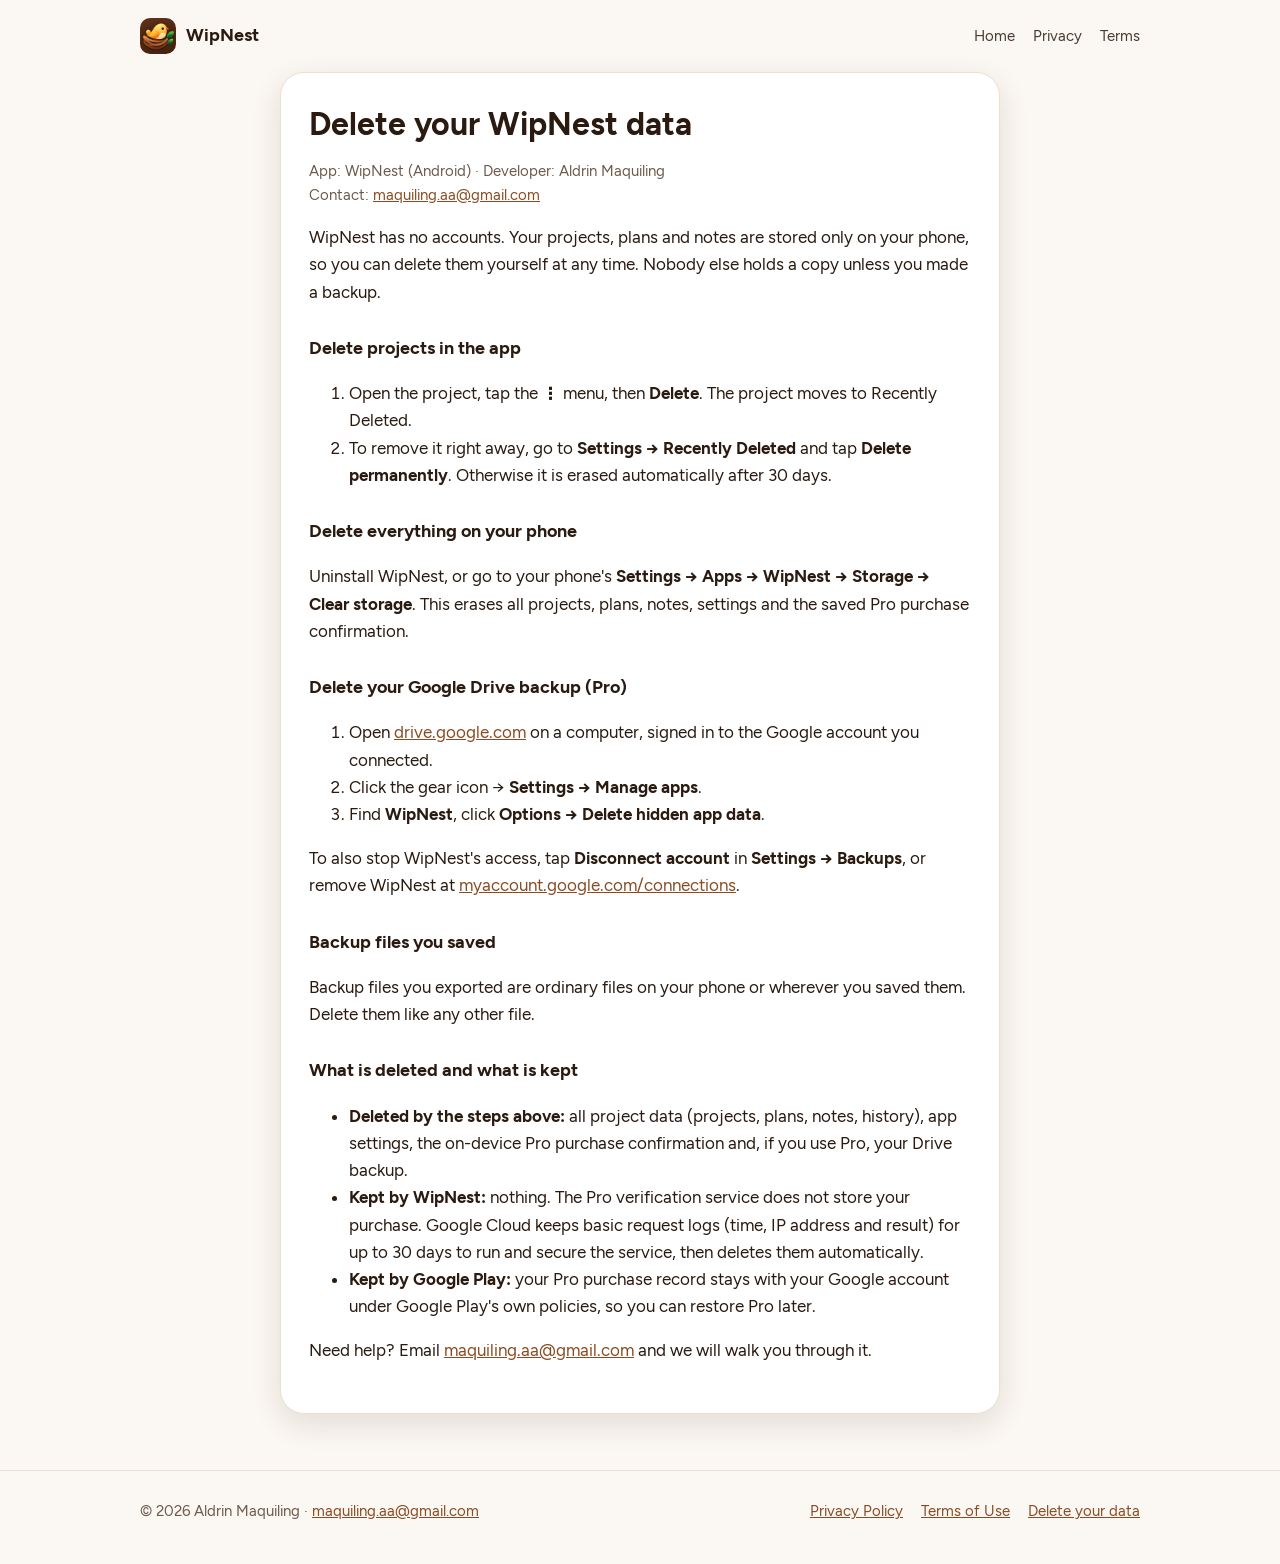
==== delete-data.html @ 83a4df1d "Add a data deletion page and link it from every page" ====
<!doctype html>
<html lang="en">
<head>
<meta charset="utf-8">
<meta name="viewport" content="width=device-width, initial-scale=1">
<title>Delete your WipNest data</title>
<meta name="theme-color" content="#4e2814">
<link rel="icon" href="assets/favicon.png">
<link rel="apple-touch-icon" href="assets/apple-touch-icon.png">
<link rel="stylesheet" href="style.css">
</head>
<body>
<header>
  <div class="wrap">
    <div class="top">
      <a class="logo" href="./"><img src="assets/icon-192.png" alt="">WipNest</a>
      <nav aria-label="Site"><a href="./">Home</a><a href="privacy.html">Privacy</a><a href="terms.html">Terms</a></nav>
    </div>
  </div>
</header>
<main class="wrap">
<article class="doc">
<h1>Delete your WipNest data</h1>
<p class="meta">App: WipNest (Android) · Developer: Aldrin Maquiling<br>
Contact: <a href="mailto:maquiling.aa@gmail.com">maquiling.aa@gmail.com</a></p>

<p>WipNest has no accounts. Your projects, plans and notes are stored only on your phone, so you can delete them yourself at any time. Nobody else holds a copy unless you made a backup.</p>

<h2>Delete projects in the app</h2>
<ol>
<li>Open the project, tap the <strong>⋮</strong> menu, then <strong>Delete</strong>. The project moves to Recently Deleted.</li>
<li>To remove it right away, go to <strong>Settings → Recently Deleted</strong> and tap <strong>Delete permanently</strong>. Otherwise it is erased automatically after 30 days.</li>
</ol>

<h2>Delete everything on your phone</h2>
<p>Uninstall WipNest, or go to your phone's <strong>Settings → Apps → WipNest → Storage → Clear storage</strong>. This erases all projects, plans, notes, settings and the saved Pro purchase confirmation.</p>

<h2>Delete your Google Drive backup (Pro)</h2>
<ol>
<li>Open <a href="https://drive.google.com/">drive.google.com</a> on a computer, signed in to the Google account you connected.</li>
<li>Click the gear icon → <strong>Settings → Manage apps</strong>.</li>
<li>Find <strong>WipNest</strong>, click <strong>Options → Delete hidden app data</strong>.</li>
</ol>
<p>To also stop WipNest's access, tap <strong>Disconnect account</strong> in <strong>Settings → Backups</strong>, or remove WipNest at <a href="https://myaccount.google.com/connections">myaccount.google.com/connections</a>.</p>

<h2>Backup files you saved</h2>
<p>Backup files you exported are ordinary files on your phone or wherever you saved them. Delete them like any other file.</p>

<h2>What is deleted and what is kept</h2>
<ul>
<li><strong>Deleted by the steps above:</strong> all project data (projects, plans, notes, history), app settings, the on-device Pro purchase confirmation and, if you use Pro, your Drive backup.</li>
<li><strong>Kept by WipNest:</strong> nothing. The Pro verification service does not store your purchase. Google Cloud keeps basic request logs (time, IP address and result) for up to 30 days to run and secure the service, then deletes them automatically.</li>
<li><strong>Kept by Google Play:</strong> your Pro purchase record stays with your Google account under Google Play's own policies, so you can restore Pro later.</li>
</ul>

<p>Need help? Email <a href="mailto:maquiling.aa@gmail.com">maquiling.aa@gmail.com</a> and we will walk you through it.</p>
</article>
</main>
<footer>
  <div class="wrap">
    <span>© 2026 Aldrin Maquiling · <a href="mailto:maquiling.aa@gmail.com">maquiling.aa@gmail.com</a></span>
    <nav aria-label="Legal"><a href="privacy.html">Privacy Policy</a><a href="terms.html">Terms of Use</a><a href="delete-data.html">Delete your data</a></nav>
  </div>
</footer>
</body>
</html>
---- style.css ----
@font-face { font-family: Figtree; src: url(fonts/Figtree-Regular.ttf) format("truetype"); font-weight: 400; font-display: swap; }
@font-face { font-family: Figtree; src: url(fonts/Figtree-SemiBold.ttf) format("truetype"); font-weight: 600; font-display: swap; }
@font-face { font-family: Figtree; src: url(fonts/Figtree-Bold.ttf) format("truetype"); font-weight: 700; font-display: swap; }

:root {
  --bg: #fbf7f2;
  --card: #ffffff;
  --text: #2a1a10;
  --muted: #6e5a4c;
  --accent: #8a4b22;
  --line: #ecdfd3;
  --hero-from: #5f3119;
  --hero-to: #3a1c0d;
  --hero-text: #fff6e9;
  --hero-muted: #ecd6c0;
  --sun: #f6b93b;
  --leaf: #3c8d3f;
  --shadow: 0 10px 30px rgba(58, 28, 13, 0.12);
}
@media (prefers-color-scheme: dark) {
  :root {
    --bg: #160e0a;
    --card: #22170f;
    --text: #f6ede4;
    --muted: #c2ae9e;
    --accent: #e0a56a;
    --line: #3a2a1f;
    --shadow: 0 10px 30px rgba(0, 0, 0, 0.35);
  }
}

* { box-sizing: border-box; }
html { -webkit-text-size-adjust: 100%; }
body {
  margin: 0;
  background: var(--bg);
  color: var(--text);
  font: 17px/1.6 Figtree, system-ui, -apple-system, "Segoe UI", Roboto, sans-serif;
}
a { color: var(--accent); }
img { max-width: 100%; height: auto; display: block; }
.wrap { max-width: 1040px; margin: 0 auto; padding: 0 20px; }

/* Header */
.top { display: flex; align-items: center; justify-content: space-between; gap: 16px; padding: 18px 0; }
.logo { display: flex; align-items: center; gap: 10px; color: inherit; text-decoration: none; font-weight: 700; font-size: 1.15rem; }
.logo img { width: 36px; height: 36px; border-radius: 10px; }
.top nav { display: flex; gap: 18px; font-size: 0.95rem; }
.top nav a { color: inherit; text-decoration: none; opacity: 0.85; }
.top nav a:hover { opacity: 1; text-decoration: underline; }

/* Hero */
.hero { background: linear-gradient(135deg, var(--hero-from), var(--hero-to)); color: var(--hero-text); }
.hero .top nav a, .hero .logo { color: var(--hero-text); }
.hero-body { display: grid; grid-template-columns: 1.2fr 1fr; gap: 40px; align-items: center; padding: 40px 0 72px; }
.hero h1 { margin: 0 0 16px; font-size: clamp(2.1rem, 5vw, 3.4rem); line-height: 1.08; letter-spacing: -0.02em; }
.hero p.lead { margin: 0 0 28px; font-size: 1.15rem; color: var(--hero-muted); max-width: 34em; }
.hero-art img { width: 100%; max-width: 380px; margin-left: auto; border-radius: 28%; box-shadow: 0 24px 60px rgba(0, 0, 0, 0.35); }
.cta { display: flex; flex-wrap: wrap; gap: 12px; align-items: center; }
.badge {
  display: inline-flex; align-items: center; gap: 10px;
  padding: 12px 20px; border-radius: 999px;
  background: var(--sun); color: #2a1a10; font-weight: 700; text-decoration: none;
}
.badge.soon { background: rgba(255, 246, 233, 0.14); color: var(--hero-text); border: 1px solid rgba(255, 246, 233, 0.35); }
.note { font-size: 0.95rem; color: var(--hero-muted); }

/* Sections */
section { padding: 64px 0; }
section h2 { margin: 0 0 8px; font-size: clamp(1.6rem, 3.5vw, 2.2rem); line-height: 1.2; letter-spacing: -0.01em; }
section .sub { margin: 0 0 32px; color: var(--muted); max-width: 40em; }
.grid { display: grid; grid-template-columns: repeat(2, 1fr); gap: 18px; }
.card { background: var(--card); border: 1px solid var(--line); border-radius: 20px; padding: 24px; box-shadow: var(--shadow); }
.card h3 { margin: 10px 0 6px; font-size: 1.15rem; }
.card p { margin: 0; color: var(--muted); }
.dot { width: 40px; height: 40px; border-radius: 12px; display: grid; place-items: center; font-size: 1.3rem; background: color-mix(in srgb, var(--sun) 22%, transparent); }

/* Pricing */
.plans { display: grid; grid-template-columns: repeat(2, 1fr); gap: 18px; }
.plan h3 { margin: 0; font-size: 1.2rem; }
.price { margin: 6px 0 16px; font-size: 2rem; font-weight: 700; }
.price small { font-size: 1rem; font-weight: 600; color: var(--muted); }
.plan ul { margin: 0; padding-left: 1.2em; color: var(--muted); }
.plan li + li { margin-top: 6px; }
.plan.pro { border: 2px solid var(--accent); }
.fine { margin-top: 18px; font-size: 0.92rem; color: var(--muted); }

/* Footer */
footer { border-top: 1px solid var(--line); padding: 28px 0 40px; color: var(--muted); font-size: 0.95rem; }
footer .wrap { display: flex; flex-wrap: wrap; gap: 12px 24px; justify-content: space-between; }
footer nav { display: flex; gap: 18px; }

/* Legal pages */
.doc { max-width: 720px; margin: 0 auto 56px; padding: 32px 28px; background: var(--card); border: 1px solid var(--line); border-radius: 24px; box-shadow: var(--shadow); }
.doc h1 { margin: 0 0 12px; font-size: 2rem; line-height: 1.2; }
.doc h2 { margin: 28px 0 6px; font-size: 1.15rem; }
.doc .meta { color: var(--muted); font-size: 0.95rem; }

@media (max-width: 760px) {
  .hero-body { grid-template-columns: 1fr; padding: 16px 0 56px; gap: 28px; }
  .hero-art { order: -1; }
  .hero-art img { max-width: 180px; margin: 0; }
  .grid, .plans { grid-template-columns: 1fr; }
  section { padding: 48px 0; }
  .top nav { gap: 14px; font-size: 0.9rem; }
  .doc { padding: 24px 18px; border-radius: 18px; }
}
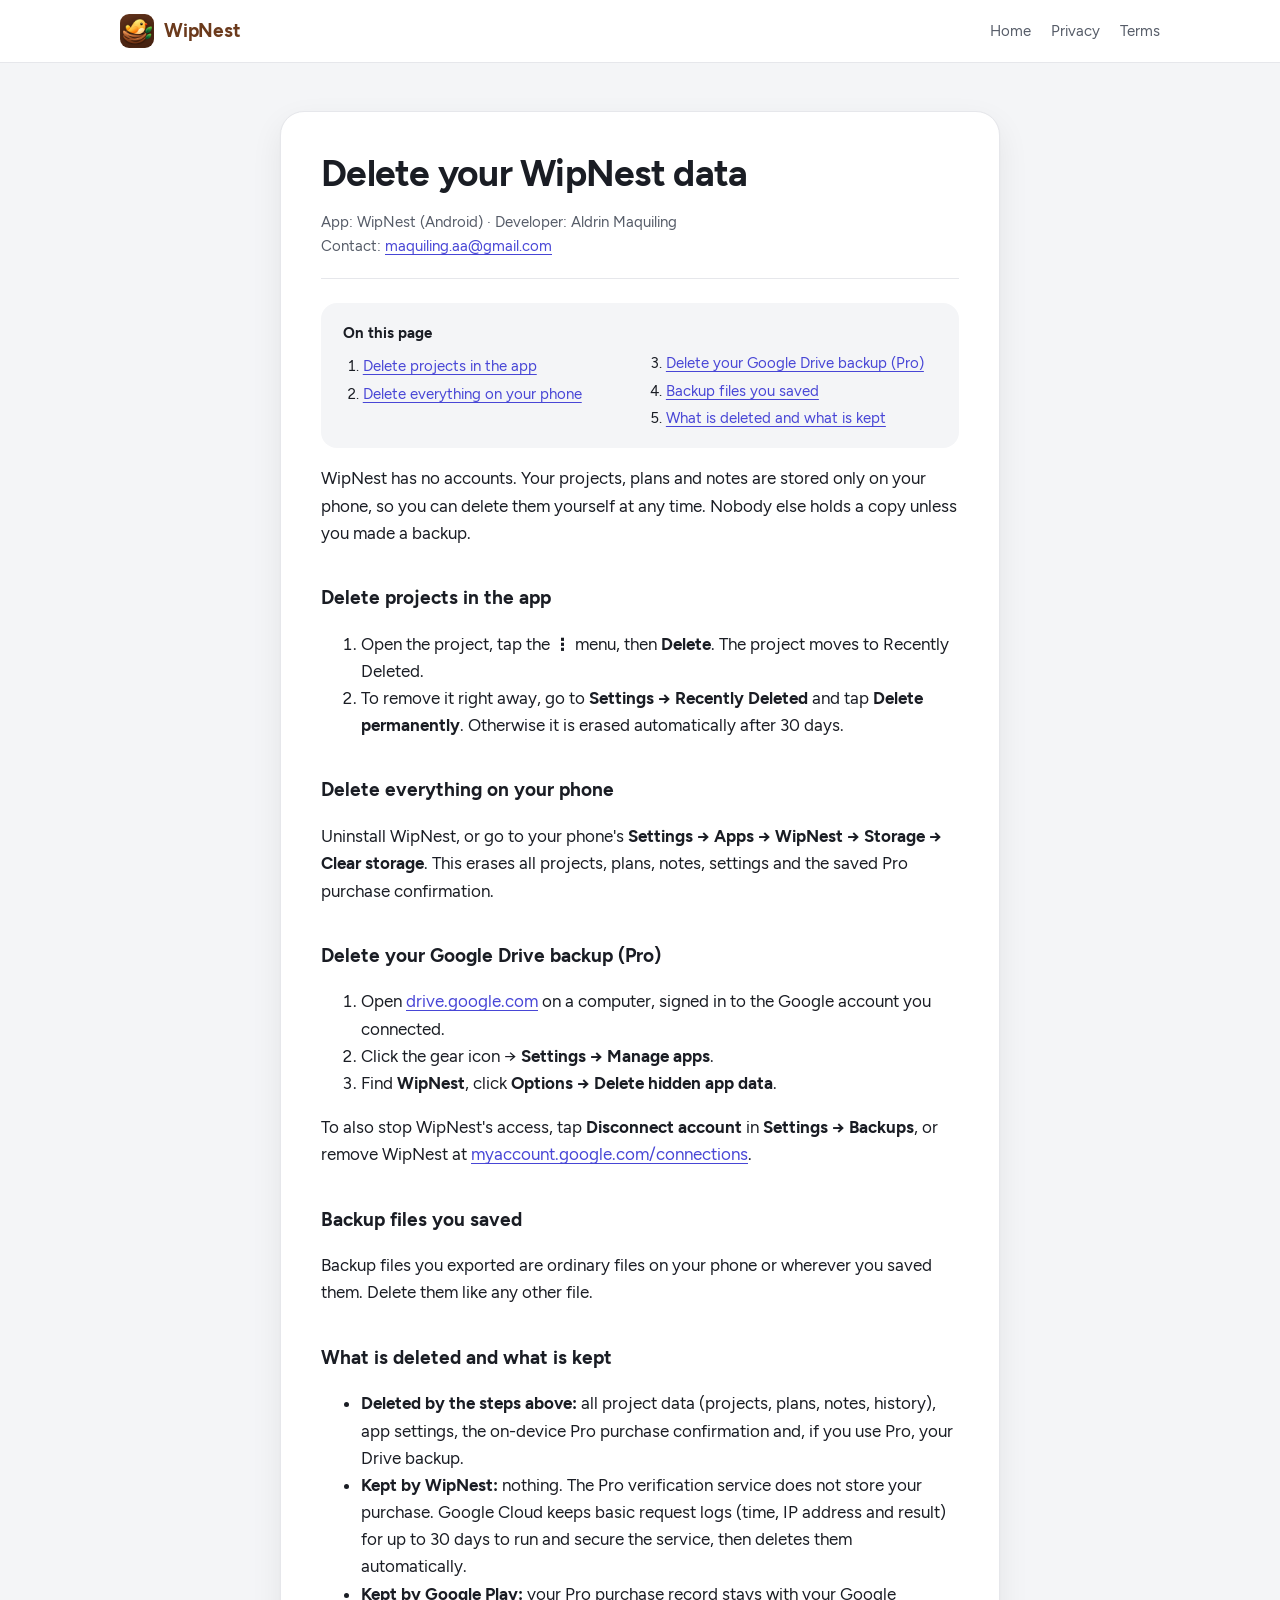
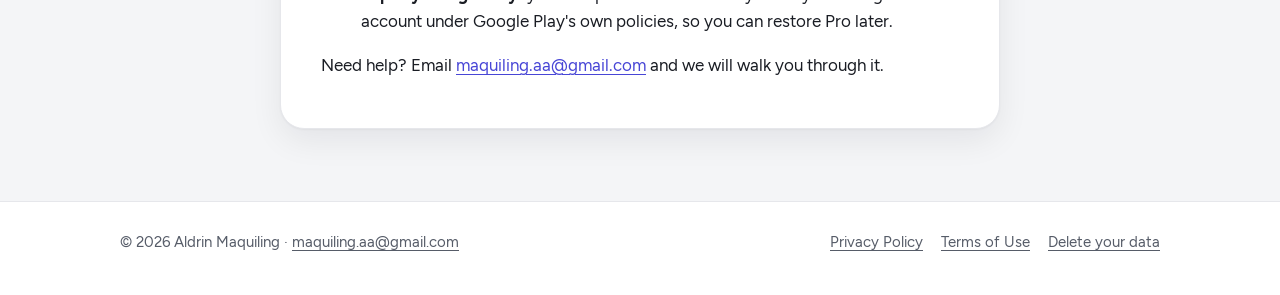
==== commit d3df8806: "Redesign the site with a white theme, real app screens and scroll motion The landing page now uses a" ====
--- a/delete-data.html
+++ b/delete-data.html
@@ -4,38 +4,39 @@
 <meta charset="utf-8">
 <meta name="viewport" content="width=device-width, initial-scale=1">
 <title>Delete your WipNest data</title>
-<meta name="theme-color" content="#4e2814">
+<meta name="theme-color" content="#ffffff" media="(prefers-color-scheme: light)">
+<meta name="theme-color" content="#0e0f12" media="(prefers-color-scheme: dark)">
 <link rel="icon" href="assets/favicon.png">
 <link rel="apple-touch-icon" href="assets/apple-touch-icon.png">
 <link rel="stylesheet" href="style.css">
 </head>
 <body>
-<header>
-  <div class="wrap">
-    <div class="top">
-      <a class="logo" href="./"><img src="assets/icon-192.png" alt="">WipNest</a>
-      <nav aria-label="Site"><a href="./">Home</a><a href="privacy.html">Privacy</a><a href="terms.html">Terms</a></nav>
-    </div>
+<header class="site-head">
+  <div class="wrap top">
+    <a class="logo" href="./"><img src="assets/icon-192.png" alt="" width="34" height="34">WipNest</a>
+    <nav aria-label="Site"><a href="./">Home</a><a href="privacy.html">Privacy</a><a href="terms.html">Terms</a></nav>
   </div>
 </header>
-<main class="wrap">
+<main class="legal"><div class="wrap">
 <article class="doc">
 <h1>Delete your WipNest data</h1>
 <p class="meta">App: WipNest (Android) · Developer: Aldrin Maquiling<br>
 Contact: <a href="mailto:maquiling.aa@gmail.com">maquiling.aa@gmail.com</a></p>
 
+<nav class="toc" aria-label="On this page"><strong>On this page</strong><ol><li><a href="#delete-projects-in-the-app">Delete projects in the app</a></li><li><a href="#delete-everything-on-your-phone">Delete everything on your phone</a></li><li><a href="#delete-your-google-drive-backup-pro">Delete your Google Drive backup (Pro)</a></li><li><a href="#backup-files-you-saved">Backup files you saved</a></li><li><a href="#what-is-deleted-and-what-is-kept">What is deleted and what is kept</a></li></ol></nav>
+
 <p>WipNest has no accounts. Your projects, plans and notes are stored only on your phone, so you can delete them yourself at any time. Nobody else holds a copy unless you made a backup.</p>
 
-<h2>Delete projects in the app</h2>
+<h2 id="delete-projects-in-the-app">Delete projects in the app</h2>
 <ol>
 <li>Open the project, tap the <strong>⋮</strong> menu, then <strong>Delete</strong>. The project moves to Recently Deleted.</li>
 <li>To remove it right away, go to <strong>Settings → Recently Deleted</strong> and tap <strong>Delete permanently</strong>. Otherwise it is erased automatically after 30 days.</li>
 </ol>
 
-<h2>Delete everything on your phone</h2>
+<h2 id="delete-everything-on-your-phone">Delete everything on your phone</h2>
 <p>Uninstall WipNest, or go to your phone's <strong>Settings → Apps → WipNest → Storage → Clear storage</strong>. This erases all projects, plans, notes, settings and the saved Pro purchase confirmation.</p>
 
-<h2>Delete your Google Drive backup (Pro)</h2>
+<h2 id="delete-your-google-drive-backup-pro">Delete your Google Drive backup (Pro)</h2>
 <ol>
 <li>Open <a href="https://drive.google.com/">drive.google.com</a> on a computer, signed in to the Google account you connected.</li>
 <li>Click the gear icon → <strong>Settings → Manage apps</strong>.</li>
@@ -43,10 +44,10 @@
 </ol>
 <p>To also stop WipNest's access, tap <strong>Disconnect account</strong> in <strong>Settings → Backups</strong>, or remove WipNest at <a href="https://myaccount.google.com/connections">myaccount.google.com/connections</a>.</p>
 
-<h2>Backup files you saved</h2>
+<h2 id="backup-files-you-saved">Backup files you saved</h2>
 <p>Backup files you exported are ordinary files on your phone or wherever you saved them. Delete them like any other file.</p>
 
-<h2>What is deleted and what is kept</h2>
+<h2 id="what-is-deleted-and-what-is-kept">What is deleted and what is kept</h2>
 <ul>
 <li><strong>Deleted by the steps above:</strong> all project data (projects, plans, notes, history), app settings, the on-device Pro purchase confirmation and, if you use Pro, your Drive backup.</li>
 <li><strong>Kept by WipNest:</strong> nothing. The Pro verification service does not store your purchase. Google Cloud keeps basic request logs (time, IP address and result) for up to 30 days to run and secure the service, then deletes them automatically.</li>
@@ -55,7 +56,7 @@
 
 <p>Need help? Email <a href="mailto:maquiling.aa@gmail.com">maquiling.aa@gmail.com</a> and we will walk you through it.</p>
 </article>
-</main>
+</div></main>
 <footer>
   <div class="wrap">
     <span>© 2026 Aldrin Maquiling · <a href="mailto:maquiling.aa@gmail.com">maquiling.aa@gmail.com</a></span>
--- a/style.css
+++ b/style.css
@@ -2,106 +2,216 @@
 @font-face { font-family: Figtree; src: url(fonts/Figtree-SemiBold.ttf) format("truetype"); font-weight: 600; font-display: swap; }
 @font-face { font-family: Figtree; src: url(fonts/Figtree-Bold.ttf) format("truetype"); font-weight: 700; font-display: swap; }
 
+/* Colours come from the app (indigo UI, cool greys) and the bird (yellow, nest brown, leaf). */
 :root {
-  --bg: #fbf7f2;
+  color-scheme: light;
+  --bg: #ffffff;
+  --surface: #f4f5f7;
   --card: #ffffff;
-  --text: #2a1a10;
-  --muted: #6e5a4c;
-  --accent: #8a4b22;
-  --line: #ecdfd3;
-  --hero-from: #5f3119;
-  --hero-to: #3a1c0d;
-  --hero-text: #fff6e9;
-  --hero-muted: #ecd6c0;
-  --sun: #f6b93b;
-  --leaf: #3c8d3f;
-  --shadow: 0 10px 30px rgba(58, 28, 13, 0.12);
+  --text: #1a1d24;
+  --muted: #565c68;
+  --line: #e6e7eb;
+  --accent: #4846d6;
+  --accent-soft: #ececff;
+  --on-accent: #ffffff;
+  --nest: #6b3a1c;
+  --sun: #fbd25a;
+  --sun-soft: #fff4d6;
+  --leaf: #2f7d34;
+  --shadow: 0 1px 2px rgba(17, 19, 24, 0.04), 0 12px 32px rgba(17, 19, 24, 0.07);
+  --shot-shadow: 0 30px 60px -20px rgba(36, 34, 120, 0.35);
 }
 @media (prefers-color-scheme: dark) {
   :root {
-    --bg: #160e0a;
-    --card: #22170f;
-    --text: #f6ede4;
-    --muted: #c2ae9e;
-    --accent: #e0a56a;
-    --line: #3a2a1f;
-    --shadow: 0 10px 30px rgba(0, 0, 0, 0.35);
+    color-scheme: dark;
+    --bg: #0e0f12;
+    --surface: #15161a;
+    --card: #1c1d22;
+    --text: #e3e5ea;
+    --muted: #b4b9c3;
+    --line: #2a2c32;
+    --accent: #a3a4ff;
+    --accent-soft: #26265c;
+    --on-accent: #14135a;
+    --nest: #e2b48c;
+    --sun-soft: #2d2615;
+    --leaf: #7cc982;
+    --shadow: 0 12px 32px rgba(0, 0, 0, 0.4);
+    --shot-shadow: 0 30px 60px -20px rgba(0, 0, 0, 0.7);
   }
 }
 
 * { box-sizing: border-box; }
-html { -webkit-text-size-adjust: 100%; }
+html { -webkit-text-size-adjust: 100%; scroll-behavior: smooth; }
 body {
   margin: 0;
   background: var(--bg);
   color: var(--text);
   font: 17px/1.6 Figtree, system-ui, -apple-system, "Segoe UI", Roboto, sans-serif;
 }
-a { color: var(--accent); }
+a { color: var(--accent); text-underline-offset: 3px; }
 img { max-width: 100%; height: auto; display: block; }
-.wrap { max-width: 1040px; margin: 0 auto; padding: 0 20px; }
+.wrap { max-width: 1080px; margin: 0 auto; padding: 0 20px; }
+:focus-visible { outline: 3px solid var(--accent); outline-offset: 3px; border-radius: 6px; }
 
 /* Header */
-.top { display: flex; align-items: center; justify-content: space-between; gap: 16px; padding: 18px 0; }
-.logo { display: flex; align-items: center; gap: 10px; color: inherit; text-decoration: none; font-weight: 700; font-size: 1.15rem; }
-.logo img { width: 36px; height: 36px; border-radius: 10px; }
-.top nav { display: flex; gap: 18px; font-size: 0.95rem; }
-.top nav a { color: inherit; text-decoration: none; opacity: 0.85; }
-.top nav a:hover { opacity: 1; text-decoration: underline; }
+.site-head { border-bottom: 1px solid var(--line); background: color-mix(in srgb, var(--bg) 88%, transparent); backdrop-filter: blur(10px); position: sticky; top: 0; z-index: 10; }
+.top { display: flex; align-items: center; justify-content: space-between; gap: 16px; padding-block: 14px; }
+.logo { display: flex; align-items: center; gap: 10px; color: var(--nest); text-decoration: none; font-weight: 700; font-size: 1.2rem; letter-spacing: -0.01em; }
+.logo img { width: 34px; height: 34px; border-radius: 9px; }
+.top nav { display: flex; gap: 20px; font-size: 0.95rem; }
+.top nav a { color: var(--muted); text-decoration: none; }
+.top nav a:hover, .top nav a[aria-current="page"] { color: var(--text); }
 
 /* Hero */
-.hero { background: linear-gradient(135deg, var(--hero-from), var(--hero-to)); color: var(--hero-text); }
-.hero .top nav a, .hero .logo { color: var(--hero-text); }
-.hero-body { display: grid; grid-template-columns: 1.2fr 1fr; gap: 40px; align-items: center; padding: 40px 0 72px; }
-.hero h1 { margin: 0 0 16px; font-size: clamp(2.1rem, 5vw, 3.4rem); line-height: 1.08; letter-spacing: -0.02em; }
-.hero p.lead { margin: 0 0 28px; font-size: 1.15rem; color: var(--hero-muted); max-width: 34em; }
-.hero-art img { width: 100%; max-width: 380px; margin-left: auto; border-radius: 28%; box-shadow: 0 24px 60px rgba(0, 0, 0, 0.35); }
-.cta { display: flex; flex-wrap: wrap; gap: 12px; align-items: center; }
-.badge {
-  display: inline-flex; align-items: center; gap: 10px;
-  padding: 12px 20px; border-radius: 999px;
-  background: var(--sun); color: #2a1a10; font-weight: 700; text-decoration: none;
-}
-.badge.soon { background: rgba(255, 246, 233, 0.14); color: var(--hero-text); border: 1px solid rgba(255, 246, 233, 0.35); }
-.note { font-size: 0.95rem; color: var(--hero-muted); }
+.hero { position: relative; overflow: hidden; }
+.hero::before {
+  content: ""; position: absolute; inset: -20% -10% auto auto; width: 70%; height: 120%; z-index: -1;
+  background: radial-gradient(closest-side, var(--sun-soft), transparent 70%), radial-gradient(closest-side at 30% 70%, var(--accent-soft), transparent 70%);
+}
+.hero-body { display: grid; grid-template-columns: 1.15fr 1fr; gap: 48px; align-items: center; padding-block: 72px 80px; }
+.eyebrow { display: inline-flex; align-items: center; gap: 8px; margin: 0 0 18px; padding: 6px 12px; border-radius: 999px; background: var(--sun-soft); color: var(--nest); font-size: 0.9rem; font-weight: 600; }
+.hero h1 { margin: 0 0 18px; font-size: clamp(2.3rem, 5.4vw, 3.6rem); line-height: 1.05; letter-spacing: -0.03em; }
+.hero h1 em { font-style: normal; color: var(--accent); }
+.lead { margin: 0 0 30px; font-size: 1.18rem; color: var(--muted); max-width: 32em; }
+.hero-art img { width: 100%; max-width: 400px; margin: 0 auto; filter: drop-shadow(0 24px 30px rgba(107, 58, 28, 0.18)); }
+.cta { display: flex; flex-wrap: wrap; gap: 12px 16px; align-items: center; }
+.btn {
+  display: inline-flex; align-items: center; gap: 10px; min-height: 48px;
+  padding: 12px 22px; border-radius: 999px; font-weight: 700; text-decoration: none;
+  background: var(--accent); color: var(--on-accent);
+}
+.btn:hover { filter: brightness(1.08); }
+.btn.ghost { background: transparent; color: var(--text); border: 1px solid var(--line); }
+.note { margin: 14px 0 0; font-size: 0.95rem; color: var(--muted); }
+.facts { display: flex; flex-wrap: wrap; gap: 8px 20px; margin: 22px 0 0; padding: 0; list-style: none; color: var(--muted); font-size: 0.95rem; }
+.facts li::before { content: "✓"; color: var(--leaf); font-weight: 700; margin-right: 8px; }
 
 /* Sections */
-section { padding: 64px 0; }
-section h2 { margin: 0 0 8px; font-size: clamp(1.6rem, 3.5vw, 2.2rem); line-height: 1.2; letter-spacing: -0.01em; }
-section .sub { margin: 0 0 32px; color: var(--muted); max-width: 40em; }
-.grid { display: grid; grid-template-columns: repeat(2, 1fr); gap: 18px; }
+section { padding: 80px 0; }
+section.alt { background: var(--surface); }
+section h2 { margin: 0 0 10px; font-size: clamp(1.7rem, 3.6vw, 2.4rem); line-height: 1.15; letter-spacing: -0.02em; }
+section .sub { margin: 0 0 40px; color: var(--muted); max-width: 40em; font-size: 1.08rem; }
+
+/* Feature rows: copy beside a real app screen */
+.feature { display: grid; grid-template-columns: 1fr 1fr; gap: 56px; align-items: center; }
+.feature + .feature { margin-top: 88px; }
+.feature:nth-child(even) .shot { order: -1; }
+.feature .kicker { margin: 0 0 8px; color: var(--accent); font-weight: 700; font-size: 0.9rem; letter-spacing: 0.06em; text-transform: uppercase; }
+.feature h3 { margin: 0 0 12px; font-size: clamp(1.4rem, 2.8vw, 1.85rem); line-height: 1.2; letter-spacing: -0.015em; }
+.feature p { margin: 0; color: var(--muted); max-width: 30em; }
+.shot { display: flex; justify-content: center; }
+.shot img { width: 100%; max-width: 300px; border-radius: 32px; border: 6px solid #111318; background: #111318; box-shadow: var(--shot-shadow); }
+
+/* Trust cards */
+.grid { display: grid; grid-template-columns: repeat(3, 1fr); gap: 18px; }
 .card { background: var(--card); border: 1px solid var(--line); border-radius: 20px; padding: 24px; box-shadow: var(--shadow); }
-.card h3 { margin: 10px 0 6px; font-size: 1.15rem; }
+.card h3 { margin: 12px 0 6px; font-size: 1.12rem; }
 .card p { margin: 0; color: var(--muted); }
-.dot { width: 40px; height: 40px; border-radius: 12px; display: grid; place-items: center; font-size: 1.3rem; background: color-mix(in srgb, var(--sun) 22%, transparent); }
+.dot { width: 40px; height: 40px; border-radius: 12px; display: grid; place-items: center; background: var(--accent-soft); color: var(--accent); }
+.dot svg { width: 22px; height: 22px; }
 
 /* Pricing */
-.plans { display: grid; grid-template-columns: repeat(2, 1fr); gap: 18px; }
+.plans { display: grid; grid-template-columns: repeat(2, 1fr); gap: 18px; max-width: 820px; }
+.plan { position: relative; padding: 28px; }
 .plan h3 { margin: 0; font-size: 1.2rem; }
-.price { margin: 6px 0 16px; font-size: 2rem; font-weight: 700; }
-.price small { font-size: 1rem; font-weight: 600; color: var(--muted); }
-.plan ul { margin: 0; padding-left: 1.2em; color: var(--muted); }
-.plan li + li { margin-top: 6px; }
+.price { margin: 6px 0 18px; font-size: 2.4rem; font-weight: 700; letter-spacing: -0.02em; }
+.price small { font-size: 1rem; font-weight: 600; color: var(--muted); letter-spacing: 0; }
+.plan ul { margin: 0; padding: 0; list-style: none; color: var(--muted); }
+.plan li { padding-left: 28px; position: relative; }
+.plan li::before { content: "✓"; position: absolute; left: 4px; color: var(--leaf); font-weight: 700; }
+.plan li + li { margin-top: 8px; }
 .plan.pro { border: 2px solid var(--accent); }
+.tag { position: absolute; top: -13px; right: 22px; padding: 3px 12px; border-radius: 999px; background: var(--accent); color: var(--on-accent); font-size: 0.82rem; font-weight: 700; }
 .fine { margin-top: 18px; font-size: 0.92rem; color: var(--muted); }
+
+/* Closing call to action */
+.closing { text-align: center; }
+.closing img { width: 120px; margin: 0 auto 18px; }
+.closing .sub { margin-left: auto; margin-right: auto; }
+.closing .cta { justify-content: center; }
 
 /* Footer */
 footer { border-top: 1px solid var(--line); padding: 28px 0 40px; color: var(--muted); font-size: 0.95rem; }
 footer .wrap { display: flex; flex-wrap: wrap; gap: 12px 24px; justify-content: space-between; }
-footer nav { display: flex; gap: 18px; }
+footer nav { display: flex; flex-wrap: wrap; gap: 8px 18px; }
+footer a { color: var(--muted); }
+footer a:hover { color: var(--text); }
 
 /* Legal pages */
-.doc { max-width: 720px; margin: 0 auto 56px; padding: 32px 28px; background: var(--card); border: 1px solid var(--line); border-radius: 24px; box-shadow: var(--shadow); }
-.doc h1 { margin: 0 0 12px; font-size: 2rem; line-height: 1.2; }
-.doc h2 { margin: 28px 0 6px; font-size: 1.15rem; }
-.doc .meta { color: var(--muted); font-size: 0.95rem; }
-
+.legal { background: var(--surface); padding: 48px 0 72px; }
+.doc { max-width: 720px; margin: 0 auto; padding: 40px 40px 32px; background: var(--card); border: 1px solid var(--line); border-radius: 24px; box-shadow: var(--shadow); }
+.doc h1 { margin: 0 0 12px; font-size: clamp(1.8rem, 4vw, 2.3rem); line-height: 1.15; letter-spacing: -0.02em; }
+.doc h2 { margin: 36px 0 8px; font-size: 1.2rem; scroll-margin-top: 84px; }
+.doc p, .doc li { color: var(--text); }
+.doc a { overflow-wrap: anywhere; }
+.doc .meta { color: var(--muted); font-size: 0.95rem; padding-bottom: 20px; border-bottom: 1px solid var(--line); }
+.toc { margin: 24px 0 8px; padding: 18px 22px; border-radius: 16px; background: var(--surface); font-size: 0.95rem; }
+.toc strong { display: block; margin-bottom: 6px; }
+.toc ol { margin: 0; padding-left: 1.3em; columns: 2; column-gap: 32px; }
+.toc li { break-inside: avoid; margin: 3px 0; }
+
+@media (max-width: 860px) {
+  .grid { grid-template-columns: 1fr; }
+}
 @media (max-width: 760px) {
-  .hero-body { grid-template-columns: 1fr; padding: 16px 0 56px; gap: 28px; }
+  .hero-body { grid-template-columns: 1fr; padding-block: 32px 56px; gap: 20px; }
+  .hero::before { inset: -5% -5% auto -5%; width: 110%; height: 45%; opacity: 0.7; }
   .hero-art { order: -1; }
-  .hero-art img { max-width: 180px; margin: 0; }
-  .grid, .plans { grid-template-columns: 1fr; }
-  section { padding: 48px 0; }
-  .top nav { gap: 14px; font-size: 0.9rem; }
-  .doc { padding: 24px 18px; border-radius: 18px; }
-}
+  .hero-art img { max-width: 150px; margin: 0 auto; }
+  /* One centred column on phones; plan checklists stay left-aligned inside their cards. */
+  .hero-body, section h2, section .sub, .feature > div:first-child, .card:not(.plan), .fine, footer .wrap { text-align: center; }
+  section .sub, .lead, .feature p { margin-left: auto; margin-right: auto; }
+  .facts, footer .wrap, footer nav { justify-content: center; }
+  .card:not(.plan) .dot { margin: 0 auto; }
+  .plans { margin: 0 auto; }
+  .hero h1 { font-size: clamp(2.1rem, 9vw, 2.6rem); }
+  .lead { font-size: 1.06rem; margin-bottom: 24px; }
+  .cta { flex-direction: column; align-items: stretch; }
+  .btn { justify-content: center; }
+  .closing .cta { align-items: center; }
+  .facts { gap: 6px 16px; }
+  .top { padding-block: 10px; }
+  .logo { font-size: 1.08rem; gap: 8px; }
+  .logo img { width: 30px; height: 30px; }
+  section .sub { margin-bottom: 28px; }
+  .feature { grid-template-columns: 1fr; gap: 28px; }
+  .feature + .feature { margin-top: 64px; }
+  .feature:nth-child(even) .shot { order: 0; }
+  .shot img { max-width: 260px; }
+  .plans { grid-template-columns: 1fr; }
+  section { padding: 56px 0; }
+  .top nav { gap: 14px; font-size: 0.92rem; }
+  .doc { padding: 26px 20px; border-radius: 18px; }
+  .legal { padding: 20px 0 48px; }
+  .toc ol { columns: 1; }
+}
+/* Motion: hero entrance, reveal on scroll, phone screens drift with the scroll. All of it is off for reduced motion. */
+@media (prefers-reduced-motion: no-preference) {
+  .site-head { transition: box-shadow 0.3s ease; }
+  .site-head.scrolled { box-shadow: 0 6px 24px rgba(17, 19, 24, 0.08); }
+
+  .hero-body > div:first-child > * { animation: rise 0.8s cubic-bezier(0.2, 0.7, 0.2, 1) both; }
+  .hero-body > div:first-child > :nth-child(2) { animation-delay: 0.08s; }
+  .hero-body > div:first-child > :nth-child(3) { animation-delay: 0.16s; }
+  .hero-body > div:first-child > :nth-child(4) { animation-delay: 0.24s; }
+  .hero-body > div:first-child > :nth-child(5) { animation-delay: 0.32s; }
+  .hero-art img { animation: pop 0.9s cubic-bezier(0.2, 0.8, 0.2, 1.1) both, bob 6s ease-in-out 1s infinite; }
+
+  .js main section:not(.hero) :is(h2, .sub, .feature > div, .card, .fine, .closing img, .closing .cta) { opacity: 0; transform: translateY(28px); transition: opacity 0.7s ease, transform 0.8s cubic-bezier(0.2, 0.7, 0.2, 1); transition-delay: var(--d, 0s); }
+  .js main section:not(.hero) :is(h2, .sub, .feature > div, .card, .fine, .closing img, .closing .cta).in { opacity: 1; transform: none; }
+
+  @supports (animation-timeline: view()) {
+    .shot img { animation: drift linear both; animation-timeline: view(); animation-range: entry 0% exit 100%; }
+    .feature:nth-child(even) .shot img { animation-name: drift-alt; }
+  }
+}
+@keyframes rise { from { opacity: 0; transform: translateY(18px); } }
+@keyframes pop { from { opacity: 0; transform: scale(0.85) translateY(20px); } }
+@keyframes bob { 50% { transform: translateY(-10px) rotate(-1.5deg); } }
+@keyframes drift { from { transform: translateY(60px) rotate(2deg) scale(0.94); } 50% { transform: none; } to { transform: translateY(-40px) rotate(-1deg); } }
+@keyframes drift-alt { from { transform: translateY(60px) rotate(-2deg) scale(0.94); } 50% { transform: none; } to { transform: translateY(-40px) rotate(1deg); } }
+@media (max-width: 380px) {
+  .wide-only { display: none; }
+}
+@media (prefers-reduced-motion: reduce) { html { scroll-behavior: auto; } }
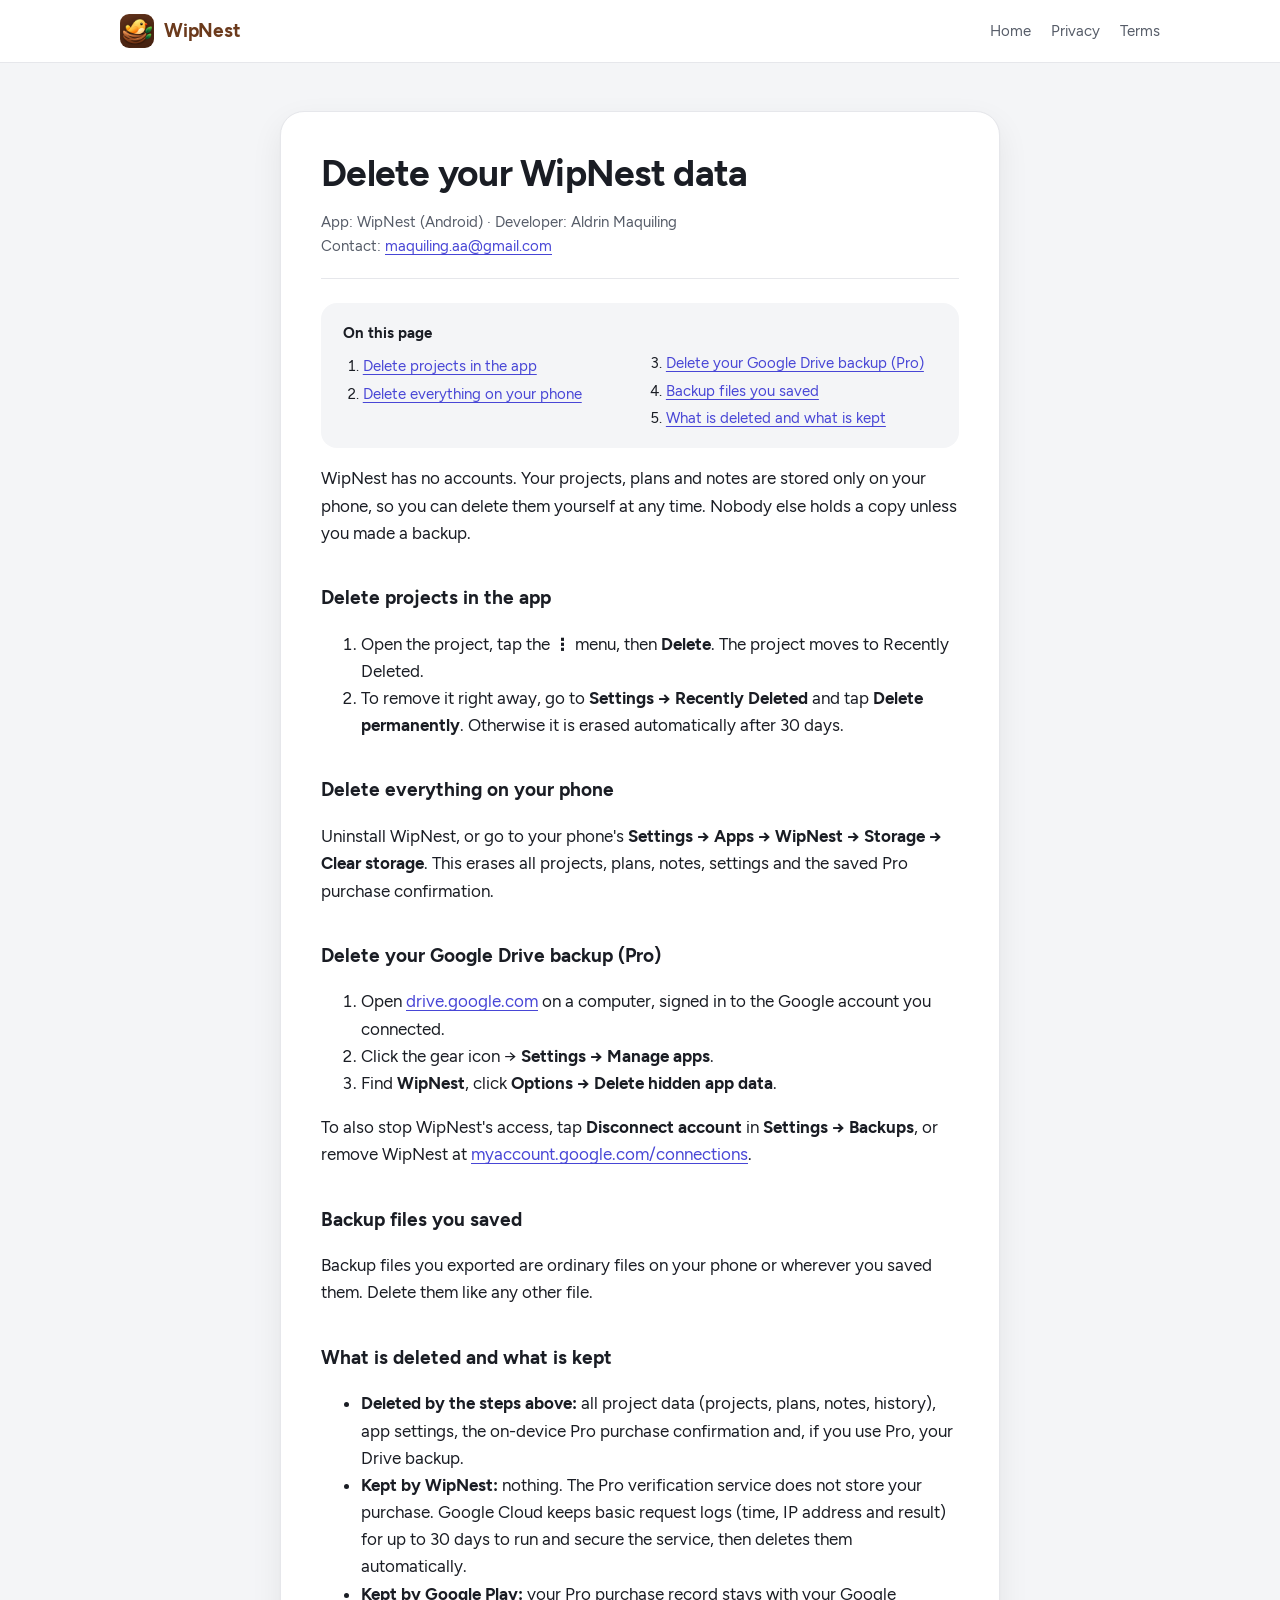
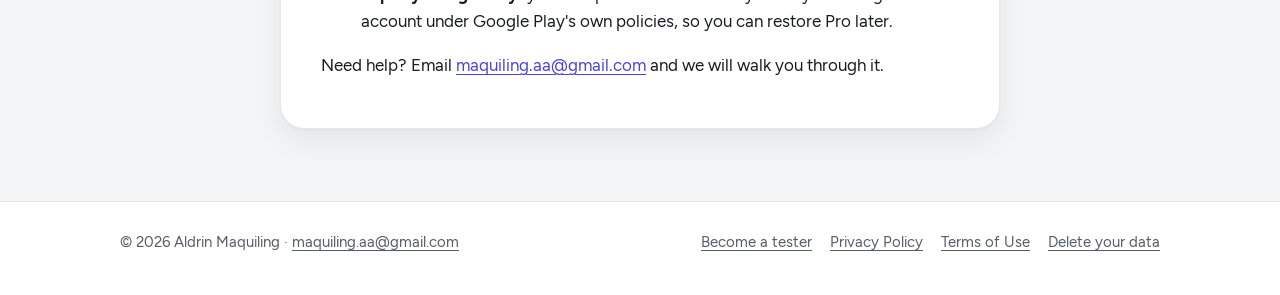
==== commit da541a48: "Add a tester page, the launch video and spacing fixes test.html walks people through joining closed " ====
--- a/delete-data.html
+++ b/delete-data.html
@@ -60,7 +60,7 @@
 <footer>
   <div class="wrap">
     <span>© 2026 Aldrin Maquiling · <a href="mailto:maquiling.aa@gmail.com">maquiling.aa@gmail.com</a></span>
-    <nav aria-label="Legal"><a href="privacy.html">Privacy Policy</a><a href="terms.html">Terms of Use</a><a href="delete-data.html">Delete your data</a></nav>
+    <nav aria-label="Legal"><a href="test.html">Become a tester</a><a href="privacy.html">Privacy Policy</a><a href="terms.html">Terms of Use</a><a href="delete-data.html">Delete your data</a></nav>
   </div>
 </footer>
 </body>
--- a/style.css
+++ b/style.css
@@ -64,7 +64,7 @@
 .top nav a:hover, .top nav a[aria-current="page"] { color: var(--text); }
 
 /* Hero */
-.hero { position: relative; overflow: hidden; }
+.hero { position: relative; overflow: hidden; padding: 0; } /* .hero-body carries the spacing */
 .hero::before {
   content: ""; position: absolute; inset: -20% -10% auto auto; width: 70%; height: 120%; z-index: -1;
   background: radial-gradient(closest-side, var(--sun-soft), transparent 70%), radial-gradient(closest-side at 30% 70%, var(--accent-soft), transparent 70%);
@@ -90,8 +90,45 @@
 /* Sections */
 section { padding: 80px 0; }
 section.alt { background: var(--surface); }
-section h2 { margin: 0 0 10px; font-size: clamp(1.7rem, 3.6vw, 2.4rem); line-height: 1.15; letter-spacing: -0.02em; }
+section h2 { margin: 0 0 12px; font-size: clamp(1.7rem, 3.6vw, 2.4rem); line-height: 1.15; letter-spacing: -0.02em; }
 section .sub { margin: 0 0 40px; color: var(--muted); max-width: 40em; font-size: 1.08rem; }
+
+/* Tester page */
+.tester-hero { position: relative; overflow: hidden; text-align: center; padding: 72px 0 80px; }
+.tester-hero::before {
+  content: ""; position: absolute; inset: -30% 0 auto; height: 120%; z-index: -1;
+  background: radial-gradient(closest-side at 50% 40%, var(--sun-soft), transparent 75%);
+}
+.tester-hero img { width: 140px; margin: 0 auto 8px; }
+.tester-hero h1 { margin: 0 0 14px; font-size: clamp(2.2rem, 6vw, 3.4rem); line-height: 1.05; letter-spacing: -0.03em; }
+.tester-hero .lead { margin: 0 auto; max-width: 32em; }
+.tester-hero .facts { justify-content: center; }
+.steps { list-style: none; margin: 0; padding: 0; display: grid; gap: 16px; max-width: 760px; }
+.steps .card { display: flex; gap: 20px; align-items: flex-start; }
+.steps .num {
+  flex: none; width: 48px; height: 48px; border-radius: 50%; display: grid; place-items: center;
+  background: var(--accent); color: var(--on-accent); font-weight: 700; font-size: 1.3rem;
+}
+.steps h3 { margin: 6px 0 4px; font-size: 1.18rem; }
+.steps p { margin: 0 0 16px; color: var(--muted); }
+
+/* Launch video */
+section.video { padding-top: 0; text-align: center; }
+.player { max-width: 920px; margin: 28px auto 0; border-radius: 24px; overflow: hidden; border: 1px solid var(--line); box-shadow: var(--shot-shadow); background: #111318; }
+.player { position: relative; }
+.player video { display: block; width: 100%; height: auto; aspect-ratio: 16 / 9; }
+.play {
+  position: absolute; left: 50%; top: 50%; translate: -50% -50%;
+  width: 84px; height: 84px; border: 0; border-radius: 50%; cursor: pointer;
+  display: grid; place-items: center; padding: 0 0 0 4px;
+  background: var(--accent); color: #fff; box-shadow: 0 12px 30px rgba(36, 34, 120, 0.4);
+  transition: scale 0.2s ease;
+}
+.play svg { width: 36px; height: 36px; }
+.play:hover { scale: 1.08; }
+.player.started .play { display: none; }
+@media (prefers-color-scheme: dark) { .play { background: #4846d6; } }
+@media (max-width: 760px) { .play { width: 64px; height: 64px; } .play svg { width: 28px; height: 28px; } }
 
 /* Feature rows: copy beside a real app screen */
 .feature { display: grid; grid-template-columns: 1fr 1fr; gap: 56px; align-items: center; }
@@ -112,7 +149,7 @@
 .dot svg { width: 22px; height: 22px; }
 
 /* Pricing */
-.plans { display: grid; grid-template-columns: repeat(2, 1fr); gap: 18px; max-width: 820px; }
+.plans { display: grid; grid-template-columns: repeat(2, 1fr); gap: 24px; max-width: 820px; }
 .plan { position: relative; padding: 28px; }
 .plan h3 { margin: 0; font-size: 1.2rem; }
 .price { margin: 6px 0 18px; font-size: 2.4rem; font-weight: 700; letter-spacing: -0.02em; }
@@ -123,7 +160,7 @@
 .plan li + li { margin-top: 8px; }
 .plan.pro { border: 2px solid var(--accent); }
 .tag { position: absolute; top: -13px; right: 22px; padding: 3px 12px; border-radius: 999px; background: var(--accent); color: var(--on-accent); font-size: 0.82rem; font-weight: 700; }
-.fine { margin-top: 18px; font-size: 0.92rem; color: var(--muted); }
+.fine { margin: 20px 0 0; font-size: 0.92rem; color: var(--muted); }
 
 /* Closing call to action */
 .closing { text-align: center; }
@@ -165,11 +202,16 @@
   .facts, footer .wrap, footer nav { justify-content: center; }
   .card:not(.plan) .dot { margin: 0 auto; }
   .plans { margin: 0 auto; }
+  .steps .card { text-align: left; gap: 14px; padding: 20px 18px; }
+  .steps .num { width: 40px; height: 40px; font-size: 1.1rem; }
+  .steps .btn { width: 100%; justify-content: center; }
   .hero h1 { font-size: clamp(2.1rem, 9vw, 2.6rem); }
   .lead { font-size: 1.06rem; margin-bottom: 24px; }
   .cta { flex-direction: column; align-items: stretch; }
   .btn { justify-content: center; }
-  .closing .cta { align-items: center; }
+  .closing .cta { max-width: 340px; margin: 0 auto; }
+  .tester-hero { padding: 32px 0 56px; }
+  .plans { gap: 28px; }
   .facts { gap: 6px 16px; }
   .top { padding-block: 10px; }
   .logo { font-size: 1.08rem; gap: 8px; }
@@ -198,8 +240,8 @@
   .hero-body > div:first-child > :nth-child(5) { animation-delay: 0.32s; }
   .hero-art img { animation: pop 0.9s cubic-bezier(0.2, 0.8, 0.2, 1.1) both, bob 6s ease-in-out 1s infinite; }
 
-  .js main section:not(.hero) :is(h2, .sub, .feature > div, .card, .fine, .closing img, .closing .cta) { opacity: 0; transform: translateY(28px); transition: opacity 0.7s ease, transform 0.8s cubic-bezier(0.2, 0.7, 0.2, 1); transition-delay: var(--d, 0s); }
-  .js main section:not(.hero) :is(h2, .sub, .feature > div, .card, .fine, .closing img, .closing .cta).in { opacity: 1; transform: none; }
+  .js main section:not(.hero) :is(h2, .sub, .player, .feature > div, .card, .fine, .closing img, .closing .cta) { opacity: 0; transform: translateY(28px); transition: opacity 0.7s ease, transform 0.8s cubic-bezier(0.2, 0.7, 0.2, 1); transition-delay: var(--d, 0s); }
+  .js main section:not(.hero) :is(h2, .sub, .player, .feature > div, .card, .fine, .closing img, .closing .cta).in { opacity: 1; transform: none; }
 
   @supports (animation-timeline: view()) {
     .shot img { animation: drift linear both; animation-timeline: view(); animation-range: entry 0% exit 100%; }
@@ -211,7 +253,4 @@
 @keyframes bob { 50% { transform: translateY(-10px) rotate(-1.5deg); } }
 @keyframes drift { from { transform: translateY(60px) rotate(2deg) scale(0.94); } 50% { transform: none; } to { transform: translateY(-40px) rotate(-1deg); } }
 @keyframes drift-alt { from { transform: translateY(60px) rotate(-2deg) scale(0.94); } 50% { transform: none; } to { transform: translateY(-40px) rotate(1deg); } }
-@media (max-width: 380px) {
-  .wide-only { display: none; }
-}
 @media (prefers-reduced-motion: reduce) { html { scroll-behavior: auto; } }
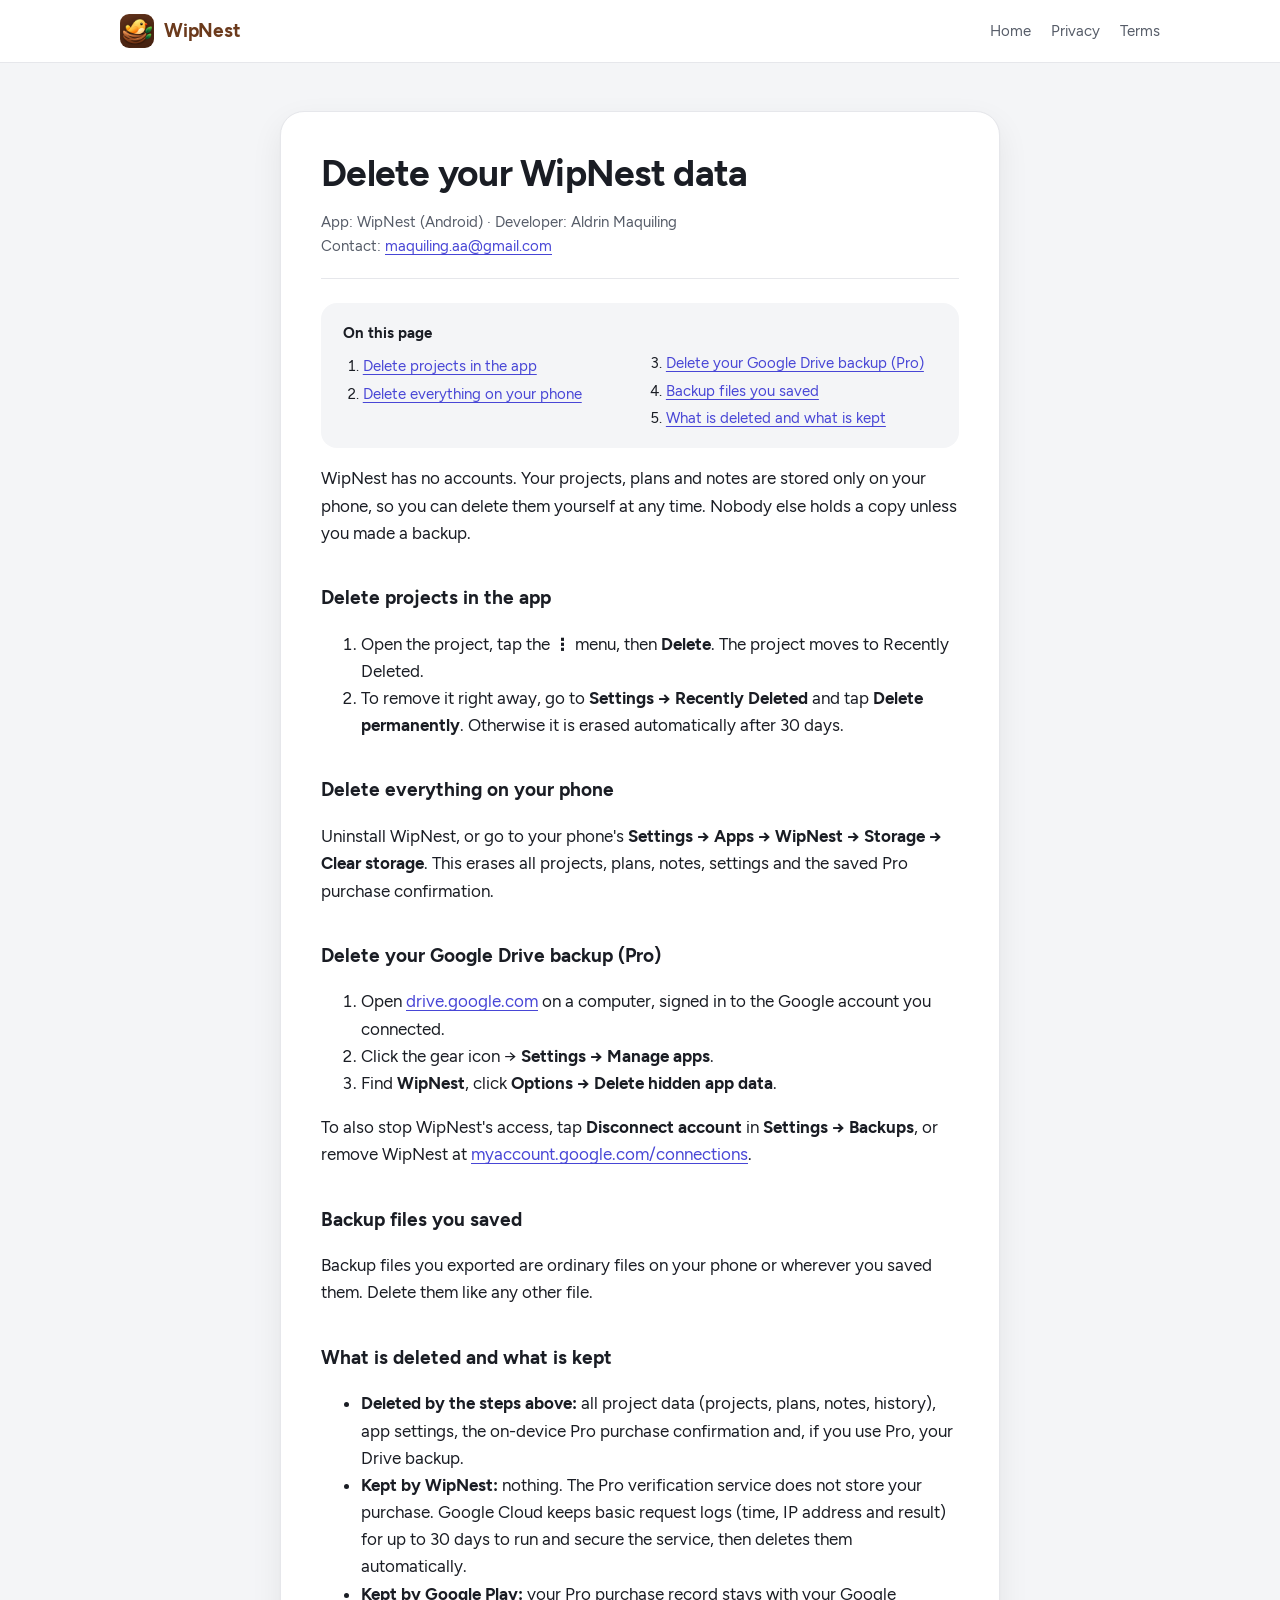
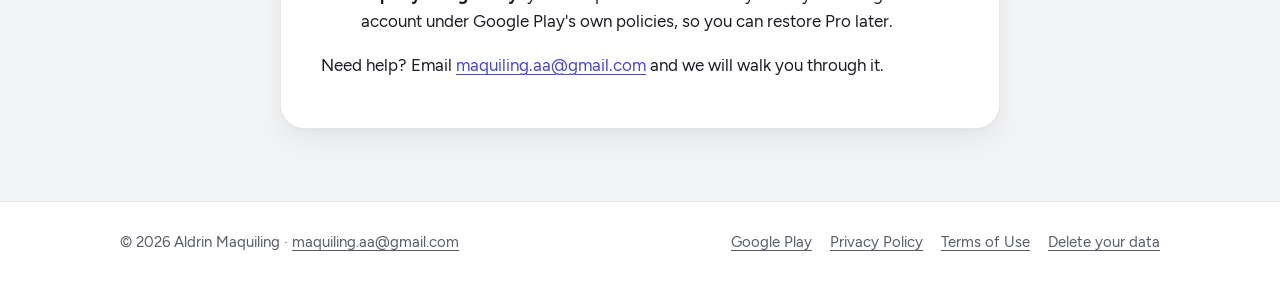
==== commit 81a2975a: "Update WipNest for public launch and add project guides" ====
--- a/delete-data.html
+++ b/delete-data.html
@@ -4,6 +4,18 @@
 <meta charset="utf-8">
 <meta name="viewport" content="width=device-width, initial-scale=1">
 <title>Delete your WipNest data</title>
+<meta name="description" content="How to delete your WipNest data: projects on your phone, your Google Drive backup and exported files. WipNest has no accounts and keeps no copy.">
+<link rel="canonical" href="https://wipnest.builtbyaldrin.online/delete-data.html">
+<meta property="og:type" content="website">
+<meta property="og:site_name" content="WipNest">
+<meta property="og:title" content="Delete your WipNest data">
+<meta property="og:description" content="How to delete your WipNest data: projects on your phone, your Google Drive backup and exported files. WipNest has no accounts and keeps no copy.">
+<meta property="og:image" content="https://wipnest.builtbyaldrin.online/assets/og.jpg">
+<meta property="og:image:width" content="1200">
+<meta property="og:image:height" content="630">
+<meta property="og:image:alt" content="The WipNest bird in its nest beside the words &quot;A home for everything you're working on.&quot;">
+<meta property="og:url" content="https://wipnest.builtbyaldrin.online/delete-data.html">
+<meta name="twitter:card" content="summary_large_image">
 <meta name="theme-color" content="#ffffff" media="(prefers-color-scheme: light)">
 <meta name="theme-color" content="#0e0f12" media="(prefers-color-scheme: dark)">
 <link rel="icon" href="assets/favicon.png">
@@ -60,7 +72,7 @@
 <footer>
   <div class="wrap">
     <span>© 2026 Aldrin Maquiling · <a href="mailto:maquiling.aa@gmail.com">maquiling.aa@gmail.com</a></span>
-    <nav aria-label="Legal"><a href="test.html">Become a tester</a><a href="privacy.html">Privacy Policy</a><a href="terms.html">Terms of Use</a><a href="delete-data.html">Delete your data</a></nav>
+    <nav aria-label="Legal"><a href="https://play.google.com/store/apps/details?id=com.aldrinmaquiling.wipnest">Google Play</a><a href="privacy.html">Privacy Policy</a><a href="terms.html">Terms of Use</a><a href="delete-data.html">Delete your data</a></nav>
   </div>
 </footer>
 </body>
--- a/style.css
+++ b/style.css
@@ -89,28 +89,15 @@
 
 /* Sections */
 section { padding: 80px 0; }
+section[id] { scroll-margin-top: 80px; }
 section.alt { background: var(--surface); }
 section h2 { margin: 0 0 12px; font-size: clamp(1.7rem, 3.6vw, 2.4rem); line-height: 1.15; letter-spacing: -0.02em; }
 section .sub { margin: 0 0 40px; color: var(--muted); max-width: 40em; font-size: 1.08rem; }
 
-/* Tester page */
-.tester-hero { position: relative; overflow: hidden; text-align: center; padding: 72px 0 80px; }
-.tester-hero::before {
-  content: ""; position: absolute; inset: -30% 0 auto; height: 120%; z-index: -1;
-  background: radial-gradient(closest-side at 50% 40%, var(--sun-soft), transparent 75%);
-}
-.tester-hero img { width: 140px; margin: 0 auto 8px; }
-.tester-hero h1 { margin: 0 0 14px; font-size: clamp(2.2rem, 6vw, 3.4rem); line-height: 1.05; letter-spacing: -0.03em; }
-.tester-hero .lead { margin: 0 auto; max-width: 32em; }
-.tester-hero .facts { justify-content: center; }
-.steps { list-style: none; margin: 0; padding: 0; display: grid; gap: 16px; max-width: 760px; }
-.steps .card { display: flex; gap: 20px; align-items: flex-start; }
-.steps .num {
-  flex: none; width: 48px; height: 48px; border-radius: 50%; display: grid; place-items: center;
-  background: var(--accent); color: var(--on-accent); font-weight: 700; font-size: 1.3rem;
-}
-.steps h3 { margin: 6px 0 4px; font-size: 1.18rem; }
-.steps p { margin: 0 0 16px; color: var(--muted); }
+/* Fallback when an old tester-page link cannot redirect automatically. */
+.redirect-page { max-width: 640px; margin: 12vh auto; padding: 0 20px; text-align: center; }
+.redirect-page h1 { font-size: clamp(2rem, 5vw, 3rem); line-height: 1.1; }
+.redirect-page p { color: var(--muted); margin-bottom: 24px; }
 
 /* Launch video */
 section.video { padding-top: 0; text-align: center; }
@@ -162,6 +149,28 @@
 .tag { position: absolute; top: -13px; right: 22px; padding: 3px 12px; border-radius: 999px; background: var(--accent); color: var(--on-accent); font-size: 0.82rem; font-weight: 700; }
 .fine { margin: 20px 0 0; font-size: 0.92rem; color: var(--muted); }
 
+/* Guides and common questions */
+.guides-intro { display: grid; grid-template-columns: minmax(0, 2fr) minmax(0, 3fr); gap: 40px; }
+.guide-list { display: grid; gap: 28px; list-style: none; margin: 0; padding: 0; }
+.question-list { display: grid; grid-template-columns: repeat(2, minmax(0, 1fr)); gap: 48px 72px; margin: 36px 0 0; }
+.guide-list h3, .question-list h3 { margin: 0 0 10px; font-size: 1.2rem; line-height: 1.25; }
+.guide-list p, .question-list p { margin: 0; max-width: 34em; }
+
+.guide { padding-block: 64px 80px; }
+.guide h1 { max-width: 22ch; margin: 0 0 16px; font-size: clamp(2rem, 5.5vw, 3.5rem); line-height: 1.07; letter-spacing: -0.03em; }
+.guide .lead { max-width: 36em; margin: 0 0 36px; }
+.guide-content { display: grid; grid-template-columns: minmax(0, 1fr) minmax(200px, 290px); gap: clamp(32px, 7vw, 96px); align-items: start; }
+.guide-text { max-width: 65ch; }
+.guide-text h2 { margin: 32px 0 8px; font-size: clamp(1.25rem, 3vw, 1.55rem); line-height: 1.2; }
+.guide-text h2:first-child { margin-top: 0; }
+.guide-text p { margin: 0 0 16px; }
+.guide-example { margin: 0; padding: 18px 20px; background: var(--surface); }
+.guide-example p:last-child { margin-bottom: 0; }
+.guide-screenshot { margin: 0; max-width: 260px; }
+.guide-screenshot figcaption { margin-top: 12px; color: var(--muted); font-size: 0.95rem; }
+.guide-related { margin-top: 48px; }
+.guide-related h2 { margin: 0 0 8px; font-size: 1.25rem; }
+
 /* Closing call to action */
 .closing { text-align: center; }
 .closing img { width: 120px; margin: 0 auto 18px; }
@@ -190,8 +199,14 @@
 
 @media (max-width: 860px) {
   .grid { grid-template-columns: 1fr; }
+  .question-list { gap: 32px 40px; }
 }
 @media (max-width: 760px) {
+  .guides-intro { display: block; }
+  .guide-list, .question-list { grid-template-columns: 1fr; max-width: 40em; margin: 28px auto 0; }
+  .guide { padding-block: 40px 56px; }
+  .guide-content { grid-template-columns: 1fr; }
+  .guide-screenshot { margin-inline: auto; }
   .hero-body { grid-template-columns: 1fr; padding-block: 32px 56px; gap: 20px; }
   .hero::before { inset: -5% -5% auto -5%; width: 110%; height: 45%; opacity: 0.7; }
   .hero-art { order: -1; }
@@ -202,15 +217,11 @@
   .facts, footer .wrap, footer nav { justify-content: center; }
   .card:not(.plan) .dot { margin: 0 auto; }
   .plans { margin: 0 auto; }
-  .steps .card { text-align: left; gap: 14px; padding: 20px 18px; }
-  .steps .num { width: 40px; height: 40px; font-size: 1.1rem; }
-  .steps .btn { width: 100%; justify-content: center; }
   .hero h1 { font-size: clamp(2.1rem, 9vw, 2.6rem); }
   .lead { font-size: 1.06rem; margin-bottom: 24px; }
   .cta { flex-direction: column; align-items: stretch; }
   .btn { justify-content: center; }
   .closing .cta { max-width: 340px; margin: 0 auto; }
-  .tester-hero { padding: 32px 0 56px; }
   .plans { gap: 28px; }
   .facts { gap: 6px 16px; }
   .top { padding-block: 10px; }
@@ -228,6 +239,11 @@
   .legal { padding: 20px 0 48px; }
   .toc ol { columns: 1; }
 }
+@media (max-width: 420px) {
+  .top:has(.home-nav) { flex-wrap: wrap; row-gap: 6px; }
+  .top .home-nav { width: 100%; justify-content: space-between; gap: 8px; }
+  section[id] { scroll-margin-top: 104px; }
+}
 /* Motion: hero entrance, reveal on scroll, phone screens drift with the scroll. All of it is off for reduced motion. */
 @media (prefers-reduced-motion: no-preference) {
   .site-head { transition: box-shadow 0.3s ease; }
@@ -240,8 +256,8 @@
   .hero-body > div:first-child > :nth-child(5) { animation-delay: 0.32s; }
   .hero-art img { animation: pop 0.9s cubic-bezier(0.2, 0.8, 0.2, 1.1) both, bob 6s ease-in-out 1s infinite; }
 
-  .js main section:not(.hero) :is(h2, .sub, .player, .feature > div, .card, .fine, .closing img, .closing .cta) { opacity: 0; transform: translateY(28px); transition: opacity 0.7s ease, transform 0.8s cubic-bezier(0.2, 0.7, 0.2, 1); transition-delay: var(--d, 0s); }
-  .js main section:not(.hero) :is(h2, .sub, .player, .feature > div, .card, .fine, .closing img, .closing .cta).in { opacity: 1; transform: none; }
+  .js main section:not(.hero) :is(h2, .sub, .player, .feature > div, .card, .fine, .question-list > div, .closing img, .closing .cta) { opacity: 0; transform: translateY(28px); transition: opacity 0.7s ease, transform 0.8s cubic-bezier(0.2, 0.7, 0.2, 1); transition-delay: var(--d, 0s); }
+  .js main section:not(.hero) :is(h2, .sub, .player, .feature > div, .card, .fine, .question-list > div, .closing img, .closing .cta).in { opacity: 1; transform: none; }
 
   @supports (animation-timeline: view()) {
     .shot img { animation: drift linear both; animation-timeline: view(); animation-range: entry 0% exit 100%; }
